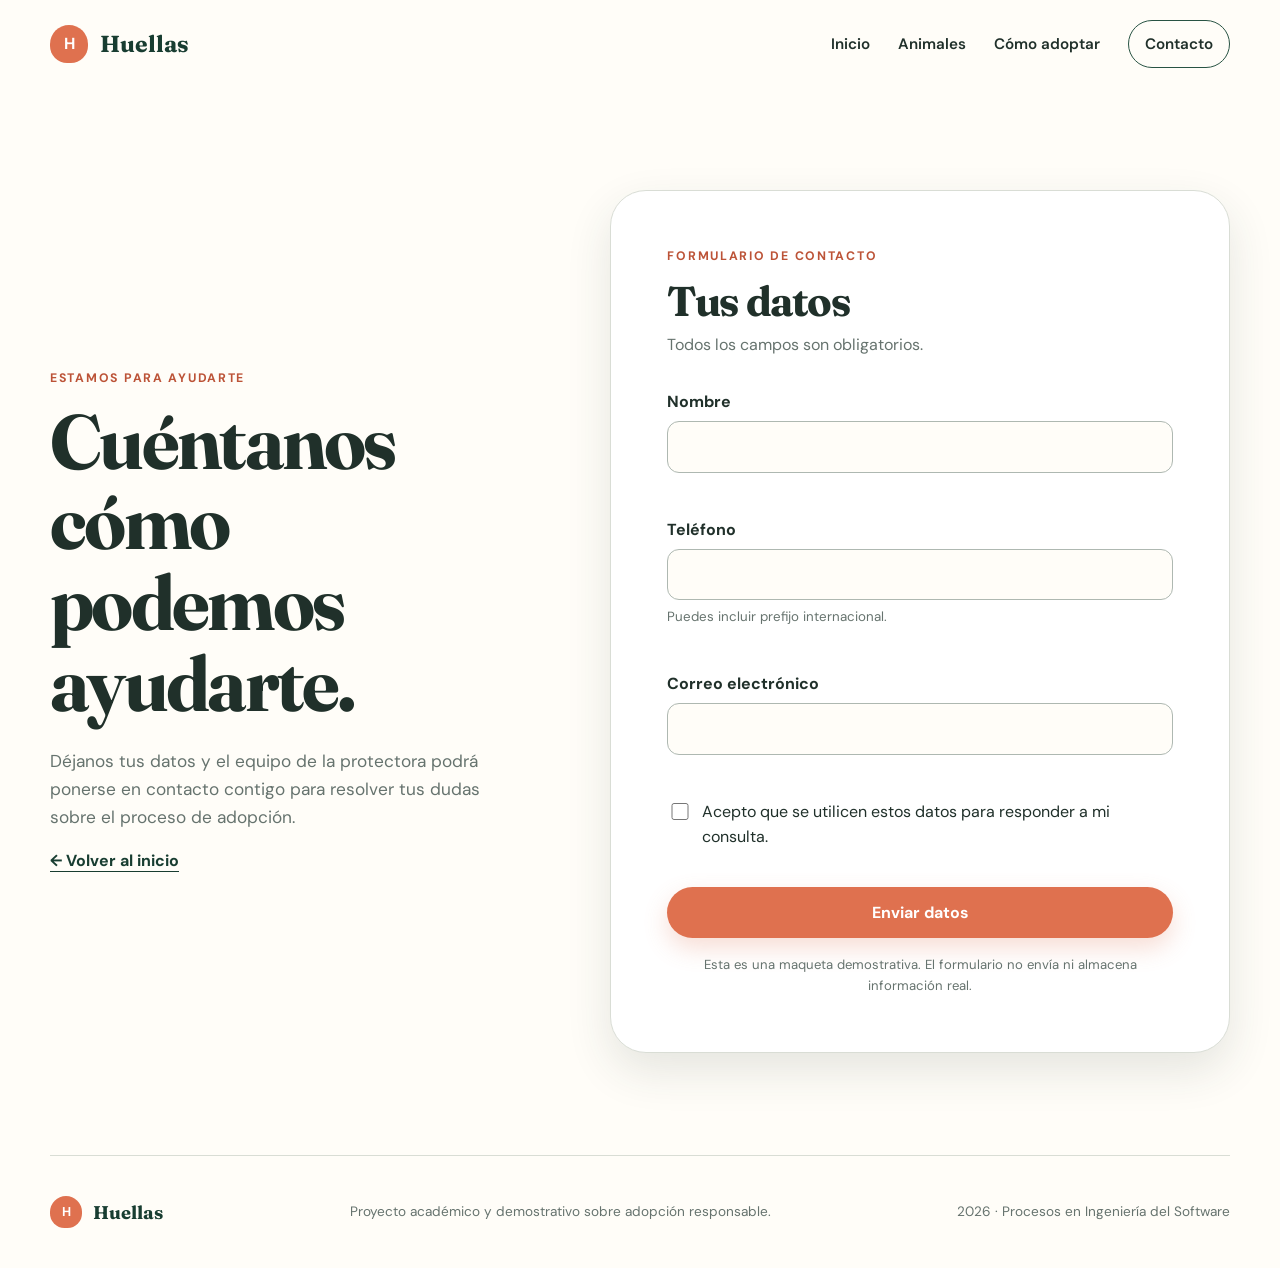
==== web/contacto.html @ d7906380 "Añade maqueta Web" ====
<!doctype html>
<html lang="es">
  <head>
    <meta charset="utf-8">
    <meta name="viewport" content="width=device-width, initial-scale=1">
    <meta
      name="description"
      content="Formulario de contacto de la maqueta web de adopción de mascotas."
    >
    <title>Contacto | Huellas</title>
    <link rel="stylesheet" href="styles/styles.css">
    <script src="scripts/script.js" defer></script>
  </head>
  <body>
    <header class="site-header">
      <a class="brand" href="index.html" aria-label="Huellas, página de inicio">
        <span class="brand-mark" aria-hidden="true">H</span>
        <span>Huellas</span>
      </a>

      <button
        class="menu-button"
        type="button"
        aria-expanded="false"
        aria-controls="main-navigation"
      >
        <span class="menu-button__label">Menú</span>
        <span aria-hidden="true">☰</span>
      </button>

      <nav id="main-navigation" class="main-navigation" aria-label="Navegación principal">
        <a href="index.html">Inicio</a>
        <a href="index.html#animales">Animales</a>
        <a href="index.html#proceso">Cómo adoptar</a>
        <a class="nav-contact" href="contacto.html" aria-current="page">Contacto</a>
      </nav>
    </header>

    <main class="contact-page">
      <section class="contact-intro" aria-labelledby="contact-title">
        <p class="eyebrow">Estamos para ayudarte</p>
        <h1 id="contact-title">Cuéntanos cómo podemos ayudarte.</h1>
        <p>
          Déjanos tus datos y el equipo de la protectora podrá ponerse en contacto contigo para
          resolver tus dudas sobre el proceso de adopción.
        </p>
        <a class="text-link" href="index.html"><span aria-hidden="true">←</span> Volver al inicio</a>
      </section>

      <section class="form-panel" aria-labelledby="form-title">
        <div class="form-panel__heading">
          <p class="eyebrow">Formulario de contacto</p>
          <h2 id="form-title">Tus datos</h2>
          <p>Todos los campos son obligatorios.</p>
        </div>

        <form id="contact-form" novalidate>
          <div class="form-field">
            <label for="name">Nombre</label>
            <input
              id="name"
              name="name"
              type="text"
              autocomplete="name"
              minlength="2"
              required
              aria-describedby="name-error"
            >
            <span class="field-error" id="name-error"></span>
          </div>

          <div class="form-field">
            <label for="phone">Teléfono</label>
            <input
              id="phone"
              name="phone"
              type="tel"
              autocomplete="tel"
              inputmode="tel"
              pattern="[0-9+() .-]{7,20}"
              required
              aria-describedby="phone-hint phone-error"
            >
            <small id="phone-hint">Puedes incluir prefijo internacional.</small>
            <span class="field-error" id="phone-error"></span>
          </div>

          <div class="form-field">
            <label for="email">Correo electrónico</label>
            <input
              id="email"
              name="email"
              type="email"
              autocomplete="email"
              required
              aria-describedby="email-error"
            >
            <span class="field-error" id="email-error"></span>
          </div>

          <label class="consent-field">
            <input id="consent" name="consent" type="checkbox" required>
            <span>Acepto que se utilicen estos datos para responder a mi consulta.</span>
          </label>
          <span class="field-error" id="consent-error"></span>

          <button class="button button--primary button--submit" type="submit">
            Enviar datos
          </button>

          <p class="form-note">
            Esta es una maqueta demostrativa. El formulario no envía ni almacena información real.
          </p>
          <div id="form-status" class="form-status" role="status" aria-live="polite"></div>
        </form>
      </section>
    </main>

    <footer class="site-footer">
      <a class="brand brand--footer" href="index.html">
        <span class="brand-mark" aria-hidden="true">H</span>
        <span>Huellas</span>
      </a>
      <p>Proyecto académico y demostrativo sobre adopción responsable.</p>
      <p><span id="current-year"></span> · Procesos en Ingeniería del Software</p>
    </footer>
  </body>
</html>
---- web/styles/styles.css ----
@import url("https://fonts.googleapis.com/css2?family=DM+Sans:wght@400;500;600;700&family=Fraunces:opsz,wght@9..144,600;9..144,700&display=swap");

:root {
  --ink: #20302a;
  --muted: #66736e;
  --cream: #f7f1e7;
  --paper: #fffdf8;
  --sage: #dce8dc;
  --forest: #285343;
  --forest-dark: #183d31;
  --coral: #df714f;
  --coral-dark: #bc5337;
  --gold: #efb85c;
  --line: #d9ddd5;
  --white: #ffffff;
  --shadow: 0 18px 45px rgb(38 60 51 / 12%);
  --radius-small: 0.75rem;
  --radius-medium: 1.25rem;
  --radius-large: 2.25rem;
  --content-width: 1180px;
}

* {
  box-sizing: border-box;
}

html {
  scroll-behavior: smooth;
}

body {
  margin: 0;
  color: var(--ink);
  background: var(--paper);
  font-family: "DM Sans", Arial, sans-serif;
  line-height: 1.6;
}

body::before {
  position: fixed;
  z-index: -1;
  inset: 0;
  background-image: radial-gradient(rgb(40 83 67 / 8%) 0.7px, transparent 0.7px);
  background-size: 14px 14px;
  content: "";
  pointer-events: none;
}

a {
  color: inherit;
}

button,
input {
  font: inherit;
}

.site-header,
.hero,
.animals-section,
.process-section,
.contact-cta,
.contact-page,
.site-footer {
  width: min(calc(100% - 2rem), var(--content-width));
  margin-inline: auto;
}

.site-header {
  display: flex;
  align-items: center;
  justify-content: space-between;
  min-height: 5.5rem;
  gap: 2rem;
}

.brand {
  display: inline-flex;
  align-items: center;
  gap: 0.7rem;
  color: var(--forest-dark);
  font-family: "Fraunces", Georgia, serif;
  font-size: 1.45rem;
  font-weight: 700;
  text-decoration: none;
}

.brand-mark {
  display: grid;
  width: 2.4rem;
  height: 2.4rem;
  place-items: center;
  border-radius: 50% 50% 45% 45%;
  color: var(--white);
  background: var(--coral);
  font-family: "DM Sans", Arial, sans-serif;
  font-size: 1rem;
}

.main-navigation {
  display: flex;
  align-items: center;
  gap: 1.75rem;
}

.main-navigation a {
  position: relative;
  font-size: 0.95rem;
  font-weight: 600;
  text-decoration: none;
}

.main-navigation a:not(.nav-contact)::after {
  position: absolute;
  right: 0;
  bottom: -0.35rem;
  left: 0;
  height: 2px;
  background: var(--coral);
  content: "";
  transform: scaleX(0);
  transition: transform 180ms ease;
}

.main-navigation a:hover::after,
.main-navigation a[aria-current="page"]::after {
  transform: scaleX(1);
}

.nav-contact {
  padding: 0.65rem 1rem;
  border: 1px solid var(--forest);
  border-radius: 999px;
}

.menu-button {
  display: none;
  align-items: center;
  gap: 0.5rem;
  border: 0;
  color: var(--ink);
  background: transparent;
  cursor: pointer;
}

.hero {
  display: grid;
  min-height: 650px;
  grid-template-columns: 1.05fr 0.95fr;
  align-items: center;
  gap: clamp(2rem, 5vw, 5rem);
  padding-block: clamp(3rem, 8vw, 7rem);
}

.eyebrow {
  margin: 0 0 0.8rem;
  color: var(--coral-dark);
  font-size: 0.77rem;
  font-weight: 700;
  letter-spacing: 0.14em;
  text-transform: uppercase;
}

h1,
h2,
h3,
p {
  margin-top: 0;
}

h1,
h2 {
  font-family: "Fraunces", Georgia, serif;
  line-height: 1.05;
  letter-spacing: -0.035em;
}

h1 {
  max-width: 12ch;
  margin-bottom: 1.5rem;
  font-size: clamp(3.2rem, 7vw, 6.5rem);
}

h2 {
  margin-bottom: 1rem;
  font-size: clamp(2.2rem, 4vw, 4rem);
}

.hero__intro {
  max-width: 58ch;
  margin-bottom: 2rem;
  color: var(--muted);
  font-size: clamp(1rem, 1.5vw, 1.18rem);
}

.hero__actions {
  display: flex;
  align-items: center;
  flex-wrap: wrap;
  gap: 1.25rem;
}

.button {
  display: inline-flex;
  min-height: 3.2rem;
  align-items: center;
  justify-content: center;
  padding: 0.8rem 1.3rem;
  border: 0;
  border-radius: 999px;
  font-weight: 700;
  text-decoration: none;
  cursor: pointer;
  transition: transform 180ms ease, background-color 180ms ease;
}

.button:hover {
  transform: translateY(-2px);
}

.button--primary {
  color: var(--white);
  background: var(--coral);
  box-shadow: 0 10px 24px rgb(223 113 79 / 24%);
}

.button--primary:hover {
  background: var(--coral-dark);
}

.button--light {
  color: var(--forest-dark);
  background: var(--cream);
}

.text-link,
.animal-card a {
  color: var(--forest-dark);
  font-weight: 700;
  text-underline-offset: 0.3rem;
}

.hero__visual {
  position: relative;
  min-height: 520px;
  overflow: hidden;
  border-radius: 48% 48% 2rem 2rem;
  background: var(--sage);
  box-shadow: var(--shadow);
}

.hero__visual::after {
  position: absolute;
  right: -5%;
  bottom: -18%;
  width: 110%;
  height: 48%;
  border-radius: 50%;
  background: var(--forest);
  content: "";
}

.hero__visual > p {
  position: absolute;
  z-index: 2;
  right: 2rem;
  bottom: 1.3rem;
  margin: 0;
  color: var(--white);
  font-family: "Fraunces", Georgia, serif;
  font-size: 1.2rem;
  text-align: right;
}

.sun {
  position: absolute;
  top: 3rem;
  right: 3.5rem;
  width: 7rem;
  height: 7rem;
  border-radius: 50%;
  background: var(--gold);
}

.pet-portrait {
  position: absolute;
  z-index: 2;
  display: grid;
  place-items: center;
  border: 8px solid var(--paper);
  border-radius: 48% 48% 44% 44%;
  box-shadow: 0 16px 30px rgb(32 48 42 / 18%);
}

.pet-portrait--dog {
  bottom: 5rem;
  left: 8%;
  width: 58%;
  height: 62%;
  background: #c98755;
}

.pet-portrait--cat {
  right: 7%;
  bottom: 10rem;
  width: 39%;
  height: 43%;
  background: #89938d;
}

.pet-ears {
  position: absolute;
  top: 16%;
  color: rgb(32 48 42 / 60%);
  font-size: clamp(2rem, 4vw, 4rem);
  letter-spacing: 0.6rem;
}

.pet-face {
  color: var(--forest-dark);
  font-size: clamp(2.2rem, 5vw, 4.4rem);
  font-weight: 700;
  letter-spacing: 0.1em;
}

.animals-section,
.process-section,
.contact-cta {
  scroll-margin-top: 2rem;
  padding-block: clamp(4rem, 9vw, 8rem);
}

.section-heading {
  display: grid;
  grid-template-columns: 1fr minmax(18rem, 0.55fr);
  align-items: end;
  gap: 2rem;
  margin-bottom: 2.5rem;
}

.section-heading p:last-child {
  color: var(--muted);
}

.animal-grid {
  display: grid;
  grid-template-columns: repeat(3, 1fr);
  gap: 1.5rem;
}

.animal-card {
  overflow: hidden;
  border: 1px solid var(--line);
  border-radius: var(--radius-medium);
  background: var(--white);
  transition: transform 180ms ease, box-shadow 180ms ease;
}

.animal-card:hover {
  transform: translateY(-5px);
  box-shadow: var(--shadow);
}

.animal-card__portrait {
  display: grid;
  min-height: 280px;
  place-items: center;
  align-content: center;
  gap: 1rem;
}

.animal-card__portrait span {
  font-size: 6rem;
  filter: saturate(0.75);
}

.animal-card__portrait small {
  padding: 0.25rem 0.6rem;
  border-radius: 999px;
  color: var(--forest-dark);
  background: rgb(255 255 255 / 65%);
  font-weight: 600;
}

.animal-card__portrait--nala {
  background: #e9cdb4;
}

.animal-card__portrait--coco {
  background: #cdddcf;
}

.animal-card__portrait--luna {
  background: #d9d0e3;
}

.animal-card__body {
  padding: 1.4rem;
}

.animal-card__title {
  display: flex;
  align-items: center;
  justify-content: space-between;
  gap: 1rem;
}

.animal-card h3 {
  margin-bottom: 0.35rem;
  font-family: "Fraunces", Georgia, serif;
  font-size: 1.7rem;
}

.animal-card p {
  color: var(--muted);
}

.tag {
  padding: 0.3rem 0.65rem;
  border-radius: 999px;
  color: var(--forest-dark);
  background: var(--sage);
  font-size: 0.78rem;
  font-weight: 700;
}

.process-section {
  display: grid;
  grid-template-columns: 0.85fr 1.15fr;
  gap: clamp(3rem, 8vw, 7rem);
  padding-inline: clamp(1.5rem, 5vw, 5rem);
  border-radius: var(--radius-large);
  color: var(--white);
  background: var(--forest-dark);
}

.process-section .eyebrow {
  color: #f2aa8f;
}

.process-section__intro > p:not(.eyebrow) {
  color: #c9d7d1;
}

.process-list {
  margin: 0;
  padding: 0;
  list-style: none;
}

.process-list li {
  display: grid;
  grid-template-columns: 3rem 1fr;
  gap: 1.25rem;
  padding-block: 1.5rem;
  border-bottom: 1px solid rgb(255 255 255 / 18%);
}

.process-list li:first-child {
  padding-top: 0;
}

.process-list > li > span {
  color: #f2aa8f;
  font-family: "Fraunces", Georgia, serif;
  font-size: 1.25rem;
}

.process-list h3 {
  margin-bottom: 0.35rem;
  font-family: "Fraunces", Georgia, serif;
  font-size: 1.55rem;
}

.process-list p {
  margin-bottom: 0;
  color: #c9d7d1;
}

.contact-cta {
  text-align: center;
}

.contact-cta h2 {
  max-width: 18ch;
  margin-inline: auto;
}

.contact-page {
  display: grid;
  min-height: 650px;
  grid-template-columns: 0.85fr 1.15fr;
  align-items: center;
  gap: clamp(3rem, 8vw, 8rem);
  padding-block: clamp(3rem, 8vw, 7rem);
}

.contact-intro h1 {
  font-size: clamp(3rem, 6vw, 5.6rem);
}

.contact-intro > p:not(.eyebrow) {
  max-width: 48ch;
  color: var(--muted);
  font-size: 1.08rem;
}

.form-panel {
  padding: clamp(1.5rem, 5vw, 3.5rem);
  border: 1px solid var(--line);
  border-radius: var(--radius-large);
  background: var(--white);
  box-shadow: var(--shadow);
}

.form-panel__heading {
  margin-bottom: 2rem;
}

.form-panel__heading h2 {
  margin-bottom: 0.5rem;
  font-size: 2.6rem;
}

.form-panel__heading p:last-child,
.form-note,
.form-field small {
  color: var(--muted);
}

.form-field {
  margin-bottom: 1.25rem;
}

.form-field label {
  display: block;
  margin-bottom: 0.4rem;
  font-weight: 700;
}

.form-field input,
.form-field textarea {
  width: 100%;
  min-height: 3.2rem;
  padding: 0.75rem 0.9rem;
  border: 1px solid #aeb8b1;
  border-radius: var(--radius-small);
  color: var(--ink);
  background: var(--paper);
}

.form-field textarea {
  resize: vertical;
}

.form-field input:focus,
.form-field textarea:focus {
  border-color: var(--forest);
  outline: 3px solid rgb(40 83 67 / 15%);
}

.form-field input[aria-invalid="true"],
.form-field textarea[aria-invalid="true"] {
  border-color: #a9382c;
}

.form-field small {
  display: block;
  margin-top: 0.35rem;
}

.field-error {
  display: block;
  min-height: 1.25rem;
  margin-top: 0.25rem;
  color: #9c2f25;
  font-size: 0.85rem;
  font-weight: 600;
}

.consent-field {
  display: flex;
  align-items: flex-start;
  gap: 0.65rem;
  cursor: pointer;
}

.consent-field input {
  width: 1.1rem;
  height: 1.1rem;
  margin-top: 0.25rem;
  accent-color: var(--forest);
}

.button--submit {
  width: 100%;
  margin-top: 0.8rem;
}

.form-note {
  margin: 1rem 0 0;
  font-size: 0.82rem;
  text-align: center;
}

.form-status {
  display: none;
  margin-top: 1rem;
  padding: 0.85rem 1rem;
  border-radius: var(--radius-small);
  color: var(--forest-dark);
  background: var(--sage);
  font-weight: 700;
}

.form-status.is-visible {
  display: block;
}

.site-footer {
  display: grid;
  grid-template-columns: auto 1fr auto;
  align-items: center;
  gap: 2rem;
  padding-block: 2.5rem;
  border-top: 1px solid var(--line);
  color: var(--muted);
  font-size: 0.85rem;
}

.site-footer p {
  margin: 0;
}

.site-footer p:nth-child(2) {
  text-align: center;
}

.brand--footer {
  font-size: 1.15rem;
}

.brand--footer .brand-mark {
  width: 2rem;
  height: 2rem;
  font-size: 0.8rem;
}

@media (max-width: 850px) {
  .menu-button {
    display: inline-flex;
  }

  .main-navigation {
    position: absolute;
    z-index: 10;
    top: 4.7rem;
    right: 1rem;
    left: 1rem;
    display: none;
    align-items: stretch;
    padding: 1.2rem;
    border: 1px solid var(--line);
    border-radius: var(--radius-medium);
    background: var(--white);
    box-shadow: var(--shadow);
    flex-direction: column;
  }

  .main-navigation.is-open {
    display: flex;
  }

  .nav-contact {
    text-align: center;
  }

  .hero,
  .contact-page,
  .process-section {
    grid-template-columns: 1fr;
  }

  .hero {
    padding-top: 2rem;
  }

  .hero__visual {
    min-height: 450px;
  }

  .section-heading {
    grid-template-columns: 1fr;
  }

  .animal-grid {
    grid-template-columns: repeat(2, 1fr);
  }

  .site-footer {
    grid-template-columns: 1fr;
    justify-items: center;
    text-align: center;
  }
}

@media (max-width: 580px) {
  h1 {
    font-size: clamp(2.8rem, 15vw, 4.5rem);
  }

  .hero__visual {
    min-height: 380px;
  }

  .pet-portrait--dog {
    bottom: 4.5rem;
    width: 65%;
  }

  .pet-portrait--cat {
    right: 4%;
    bottom: 9rem;
    width: 43%;
  }

  .animal-grid {
    grid-template-columns: 1fr;
  }

  .process-section {
    border-radius: var(--radius-medium);
  }

  .contact-page {
    gap: 2.5rem;
  }

  .form-panel {
    border-radius: var(--radius-medium);
  }
}

@media (prefers-reduced-motion: reduce) {
  html {
    scroll-behavior: auto;
  }

  *,
  *::before,
  *::after {
    transition-duration: 0.01ms !important;
  }
}
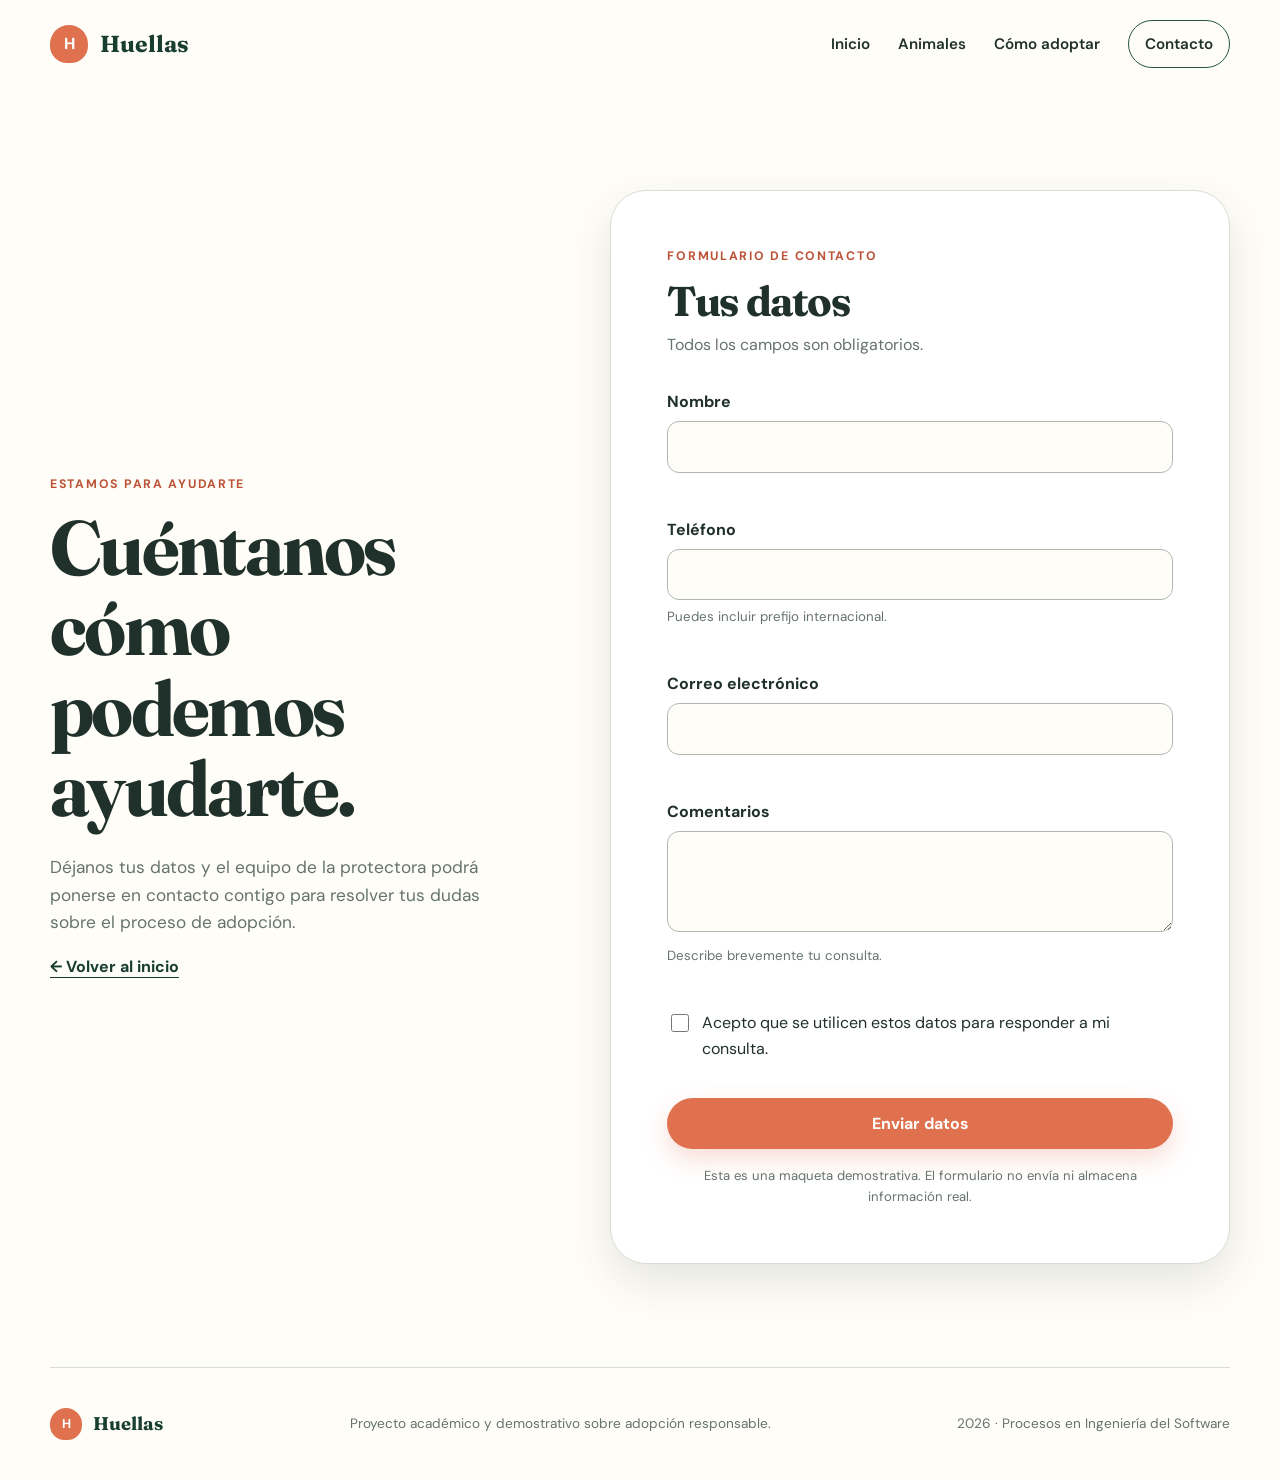
==== commit f95120ed: "Añade campo de comentarios al formulario" ====
--- a/web/contacto.html
+++ b/web/contacto.html
@@ -98,6 +98,21 @@
             <span class="field-error" id="email-error"></span>
           </div>
 
+          <div class="form-field">
+            <label for="comments">Comentarios</label>
+            <textarea
+              id="comments"
+              name="comments"
+              rows="5"
+              minlength="10"
+              maxlength="1000"
+              required
+              aria-describedby="comments-hint comments-error"
+            ></textarea>
+            <small id="comments-hint">Describe brevemente tu consulta.</small>
+            <span class="field-error" id="comments-error"></span>
+          </div>
+
           <label class="consent-field">
             <input id="consent" name="consent" type="checkbox" required>
             <span>Acepto que se utilicen estos datos para responder a mi consulta.</span>
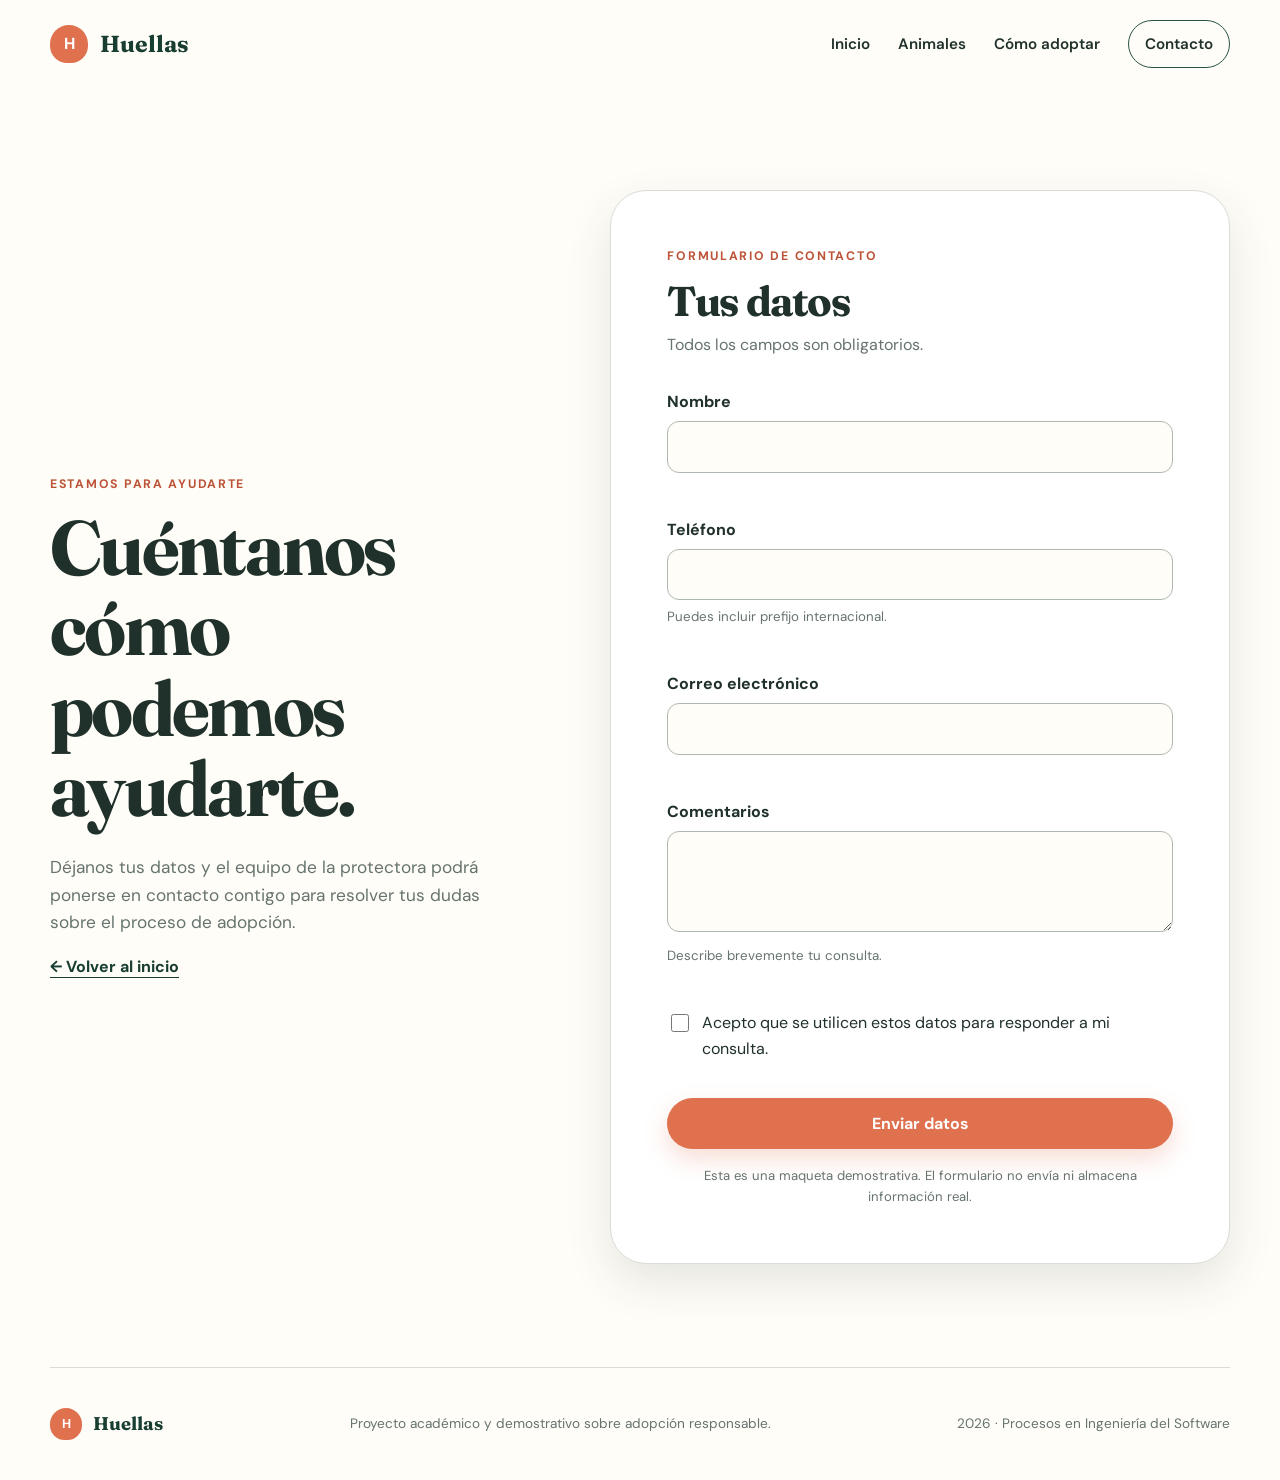
==== commit 5979b17a: "Añade pruebas e2e" ====
--- a/web/contacto.html
+++ b/web/contacto.html
@@ -3,10 +3,7 @@
   <head>
     <meta charset="utf-8">
     <meta name="viewport" content="width=device-width, initial-scale=1">
-    <meta
-      name="description"
-      content="Formulario de contacto de la maqueta web de adopción de mascotas."
-    >
+    <meta name="description" content="Formulario de contacto de la maqueta web de adopción de mascotas.">
     <title>Contacto | Huellas</title>
     <link rel="stylesheet" href="styles/styles.css">
     <script src="scripts/script.js" defer></script>
@@ -17,17 +14,10 @@
         <span class="brand-mark" aria-hidden="true">H</span>
         <span>Huellas</span>
       </a>
-
-      <button
-        class="menu-button"
-        type="button"
-        aria-expanded="false"
-        aria-controls="main-navigation"
-      >
+      <button class="menu-button" type="button" aria-expanded="false" aria-controls="main-navigation">
         <span class="menu-button__label">Menú</span>
         <span aria-hidden="true">☰</span>
       </button>
-
       <nav id="main-navigation" class="main-navigation" aria-label="Navegación principal">
         <a href="index.html">Inicio</a>
         <a href="index.html#animales">Animales</a>
@@ -35,107 +25,56 @@
         <a class="nav-contact" href="contacto.html" aria-current="page">Contacto</a>
       </nav>
     </header>
-
     <main class="contact-page">
       <section class="contact-intro" aria-labelledby="contact-title">
         <p class="eyebrow">Estamos para ayudarte</p>
         <h1 id="contact-title">Cuéntanos cómo podemos ayudarte.</h1>
-        <p>
-          Déjanos tus datos y el equipo de la protectora podrá ponerse en contacto contigo para
-          resolver tus dudas sobre el proceso de adopción.
-        </p>
+        <p>Déjanos tus datos y el equipo de la protectora podrá ponerse en contacto contigo para
+          resolver tus dudas sobre el proceso de adopción.</p>
         <a class="text-link" href="index.html"><span aria-hidden="true">←</span> Volver al inicio</a>
       </section>
-
       <section class="form-panel" aria-labelledby="form-title">
         <div class="form-panel__heading">
           <p class="eyebrow">Formulario de contacto</p>
           <h2 id="form-title">Tus datos</h2>
           <p>Todos los campos son obligatorios.</p>
         </div>
-
         <form id="contact-form" novalidate>
           <div class="form-field">
             <label for="name">Nombre</label>
-            <input
-              id="name"
-              name="name"
-              type="text"
-              autocomplete="name"
-              minlength="2"
-              required
-              aria-describedby="name-error"
-            >
+            <input id="name" name="name" type="text" autocomplete="name" minlength="2" required aria-describedby="name-error">
             <span class="field-error" id="name-error"></span>
           </div>
-
           <div class="form-field">
             <label for="phone">Teléfono</label>
-            <input
-              id="phone"
-              name="phone"
-              type="tel"
-              autocomplete="tel"
-              inputmode="tel"
-              pattern="[0-9+() .-]{7,20}"
-              required
-              aria-describedby="phone-hint phone-error"
-            >
+            <input id="phone" name="phone" type="tel" autocomplete="tel" inputmode="tel" pattern="[0-9+\(\) .\-]{7,20}" required aria-describedby="phone-hint phone-error">
             <small id="phone-hint">Puedes incluir prefijo internacional.</small>
             <span class="field-error" id="phone-error"></span>
           </div>
-
           <div class="form-field">
             <label for="email">Correo electrónico</label>
-            <input
-              id="email"
-              name="email"
-              type="email"
-              autocomplete="email"
-              required
-              aria-describedby="email-error"
-            >
+            <input id="email" name="email" type="email" autocomplete="email" required aria-describedby="email-error">
             <span class="field-error" id="email-error"></span>
           </div>
-
           <div class="form-field">
             <label for="comments">Comentarios</label>
-            <textarea
-              id="comments"
-              name="comments"
-              rows="5"
-              minlength="10"
-              maxlength="1000"
-              required
-              aria-describedby="comments-hint comments-error"
-            ></textarea>
+            <textarea id="comments" name="comments" rows="5" minlength="10" maxlength="1000" required aria-describedby="comments-hint comments-error"></textarea>
             <small id="comments-hint">Describe brevemente tu consulta.</small>
             <span class="field-error" id="comments-error"></span>
           </div>
-
           <label class="consent-field">
             <input id="consent" name="consent" type="checkbox" required>
             <span>Acepto que se utilicen estos datos para responder a mi consulta.</span>
           </label>
           <span class="field-error" id="consent-error"></span>
-
-          <button class="button button--primary button--submit" type="submit">
-            Enviar datos
-          </button>
-
-          <p class="form-note">
-            Esta es una maqueta demostrativa. El formulario no envía ni almacena información real.
-          </p>
+          <button class="button button--primary button--submit" type="submit">Enviar datos</button>
+          <p class="form-note">Esta es una maqueta demostrativa. El formulario no envía ni almacena información real.</p>
           <div id="form-status" class="form-status" role="status" aria-live="polite"></div>
         </form>
       </section>
     </main>
-
     <footer class="site-footer">
-      <a class="brand brand--footer" href="index.html">
-        <span class="brand-mark" aria-hidden="true">H</span>
-        <span>Huellas</span>
-      </a>
+      <a class="brand brand--footer" href="index.html"><span class="brand-mark" aria-hidden="true">H</span><span>Huellas</span></a>
       <p>Proyecto académico y demostrativo sobre adopción responsable.</p>
       <p><span id="current-year"></span> · Procesos en Ingeniería del Software</p>
     </footer>
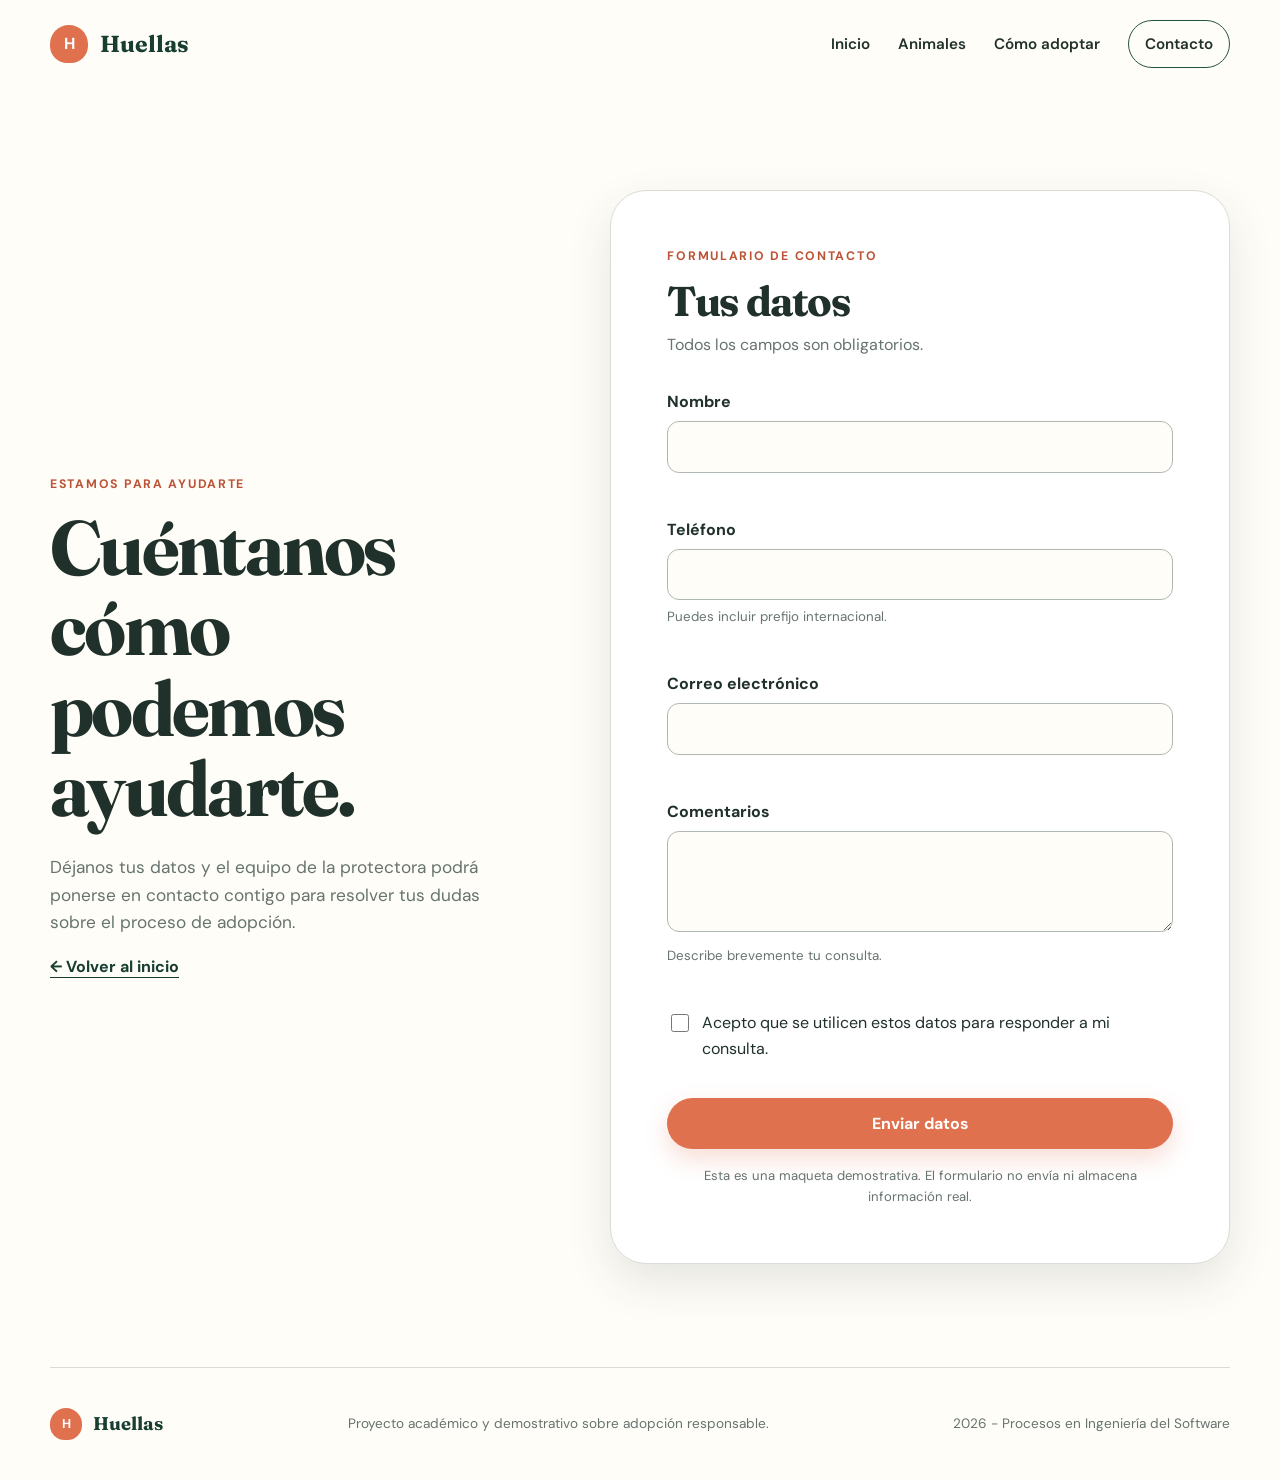
==== commit 40d94f68: "Pequeño cambio de footer" ====
--- a/web/contacto.html
+++ b/web/contacto.html
@@ -56,12 +56,22 @@
             <input id="email" name="email" type="email" autocomplete="email" required aria-describedby="email-error">
             <span class="field-error" id="email-error"></span>
           </div>
+
           <div class="form-field">
             <label for="comments">Comentarios</label>
-            <textarea id="comments" name="comments" rows="5" minlength="10" maxlength="1000" required aria-describedby="comments-hint comments-error"></textarea>
+            <textarea
+              id="comments"
+              name="comments"
+              rows="5"
+              minlength="10"
+              maxlength="1000"
+              required
+              aria-describedby="comments-hint comments-error"
+            ></textarea>
             <small id="comments-hint">Describe brevemente tu consulta.</small>
             <span class="field-error" id="comments-error"></span>
           </div>
+
           <label class="consent-field">
             <input id="consent" name="consent" type="checkbox" required>
             <span>Acepto que se utilicen estos datos para responder a mi consulta.</span>
@@ -76,7 +86,7 @@
     <footer class="site-footer">
       <a class="brand brand--footer" href="index.html"><span class="brand-mark" aria-hidden="true">H</span><span>Huellas</span></a>
       <p>Proyecto académico y demostrativo sobre adopción responsable.</p>
-      <p><span id="current-year"></span> · Procesos en Ingeniería del Software</p>
+      <p><span id="current-year"></span> - Procesos en Ingeniería del Software</p>
     </footer>
   </body>
 </html>
